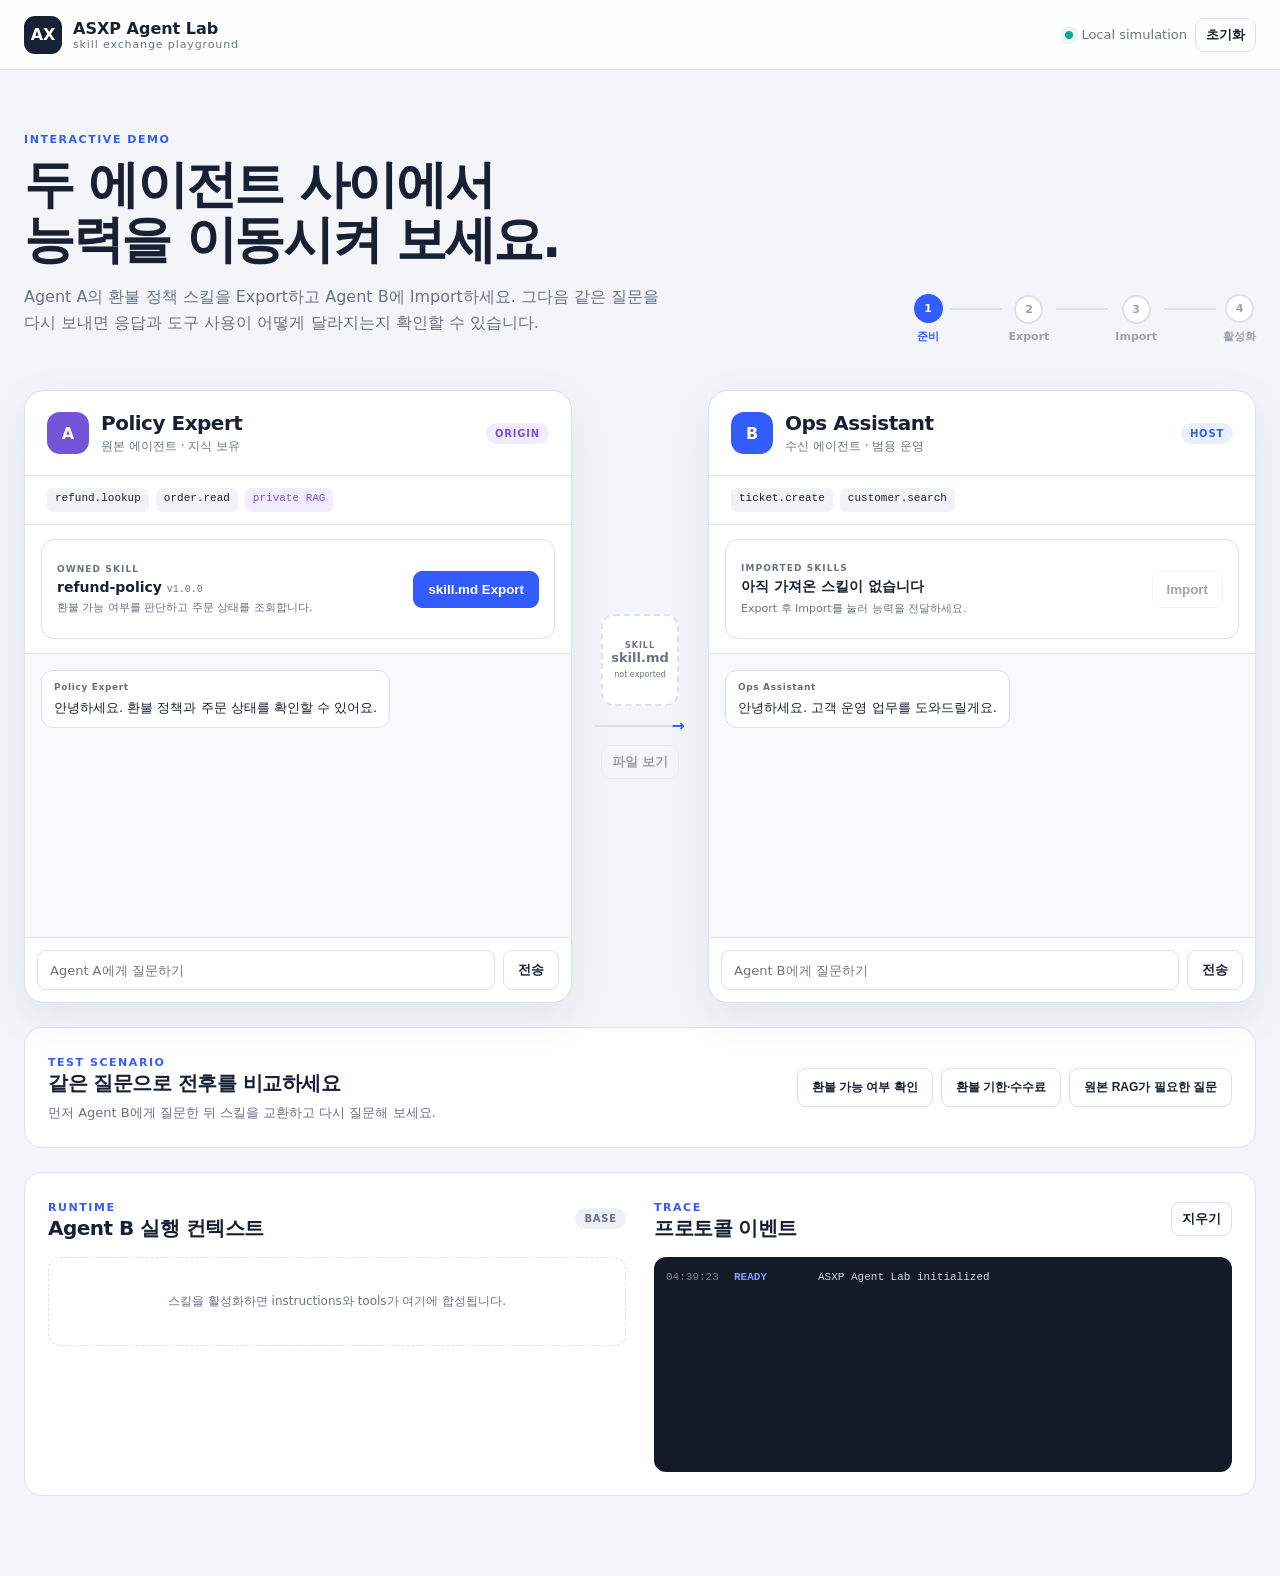
==== demo/index.html @ 66e450fb "Initial ASXP specification and reference implementation" ====
<!doctype html>
<html lang="ko">
<head>
  <meta charset="utf-8"><meta name="viewport" content="width=device-width,initial-scale=1">
  <title>ASXP Agent Lab</title><link rel="stylesheet" href="styles.css">
</head>
<body>
  <header class="topbar">
    <div class="brand"><span class="logo">AX</span><div><strong>ASXP Agent Lab</strong><small>skill exchange playground</small></div></div>
    <div class="status"><span class="dot"></span> Local simulation <button id="resetBtn" class="ghost">초기화</button></div>
  </header>
  <main>
    <section class="intro">
      <div><span class="eyebrow">INTERACTIVE DEMO</span><h1>두 에이전트 사이에서<br>능력을 이동시켜 보세요.</h1><p>Agent A의 환불 정책 스킬을 Export하고 Agent B에 Import하세요. 그다음 같은 질문을 다시 보내면 응답과 도구 사용이 어떻게 달라지는지 확인할 수 있습니다.</p></div>
      <div class="progress" aria-label="ASXP 교환 단계">
        <div class="stage active" data-stage="0"><b>1</b><span>준비</span></div><i></i><div class="stage" data-stage="1"><b>2</b><span>Export</span></div><i></i><div class="stage" data-stage="2"><b>3</b><span>Import</span></div><i></i><div class="stage" data-stage="3"><b>4</b><span>활성화</span></div>
      </div>
    </section>

    <section class="workspace">
      <article class="agent" id="agentA">
        <header><div class="avatar a">A</div><div><h2>Policy Expert</h2><p>원본 에이전트 · 지식 보유</p></div><span class="badge owner">ORIGIN</span></header>
        <div class="capabilities"><span>refund.lookup</span><span>order.read</span><span class="private">private RAG</span></div>
        <div class="skill-card"><div><small>OWNED SKILL</small><strong>refund-policy <em>v1.0.0</em></strong><p>환불 가능 여부를 판단하고 주문 상태를 조회합니다.</p></div><button id="exportBtn" class="primary">skill.md Export</button></div>
        <div class="chat" id="chatA"><div class="message agent-msg"><span>Policy Expert</span>안녕하세요. 환불 정책과 주문 상태를 확인할 수 있어요.</div></div>
        <form class="composer" data-agent="A"><input aria-label="Agent A 메시지" placeholder="Agent A에게 질문하기"><button>전송</button></form>
      </article>

      <div class="exchange">
        <div class="packet" id="packet"><span>SKILL</span><b>skill.md</b><small id="packetState">not exported</small></div>
        <div class="exchange-line"><i></i><b>→</b></div>
        <button id="inspectBtn" class="ghost" disabled>파일 보기</button>
      </div>

      <article class="agent" id="agentB">
        <header><div class="avatar b">B</div><div><h2>Ops Assistant</h2><p>수신 에이전트 · 범용 운영</p></div><span class="badge receiver">HOST</span></header>
        <div class="capabilities" id="capsB"><span>ticket.create</span><span>customer.search</span></div>
        <div class="dropzone" id="dropzone"><div><small>IMPORTED SKILLS</small><strong id="skillStatus">아직 가져온 스킬이 없습니다</strong><p id="skillDetail">Export 후 Import를 눌러 능력을 전달하세요.</p></div><button id="importBtn" disabled>Import</button><button id="activateBtn" class="primary hidden">활성화</button><button id="syncBtn" class="hidden">Re-sync</button></div>
        <div class="chat" id="chatB"><div class="message agent-msg"><span>Ops Assistant</span>안녕하세요. 고객 운영 업무를 도와드릴게요.</div></div>
        <form class="composer" data-agent="B"><input aria-label="Agent B 메시지" placeholder="Agent B에게 질문하기"><button>전송</button></form>
      </article>
    </section>

    <section class="testbench">
      <div><span class="eyebrow">TEST SCENARIO</span><h2>같은 질문으로 전후를 비교하세요</h2><p>먼저 Agent B에게 질문한 뒤 스킬을 교환하고 다시 질문해 보세요.</p></div>
      <div class="prompts"><button data-prompt="주문 ORD-2048을 어제 받았는데 포장을 열었어요. 환불 가능할까요?">환불 가능 여부 확인</button><button data-prompt="ORD-2048의 환불 기한과 수수료를 알려줘">환불 기한·수수료</button><button data-prompt="원본 약관 12조의 예외 조건까지 확인해줘">원본 RAG가 필요한 질문</button></div>
    </section>

    <section class="observability">
      <div class="panel"><header><div><span class="eyebrow">RUNTIME</span><h2>Agent B 실행 컨텍스트</h2></div><span id="runtimeBadge" class="badge">BASE</span></header><div id="runtime"><div class="empty">스킬을 활성화하면 instructions와 tools가 여기에 합성됩니다.</div></div></div>
      <div class="panel"><header><div><span class="eyebrow">TRACE</span><h2>프로토콜 이벤트</h2></div><button id="clearLog" class="ghost">지우기</button></header><div class="logs" id="logs"></div></div>
    </section>
  </main>

  <dialog id="skillDialog"><header><div><span class="eyebrow">PORTABLE DOCUMENT</span><h2>refund-policy.skill.md</h2></div><button id="closeDialog" class="icon">×</button></header><pre id="skillText"></pre><footer><button id="copyBtn">내용 복사</button><button id="downloadBtn" class="primary">Download skill.md</button></footer></dialog>
  <div id="toast" role="status"></div>
  <script src="app.js"></script>
</body>
</html>
---- demo/styles.css ----
:root{--bg:#f3f5f9;--paper:#fff;--ink:#182033;--muted:#697386;--line:#dce1ea;--blue:#335cff;--blue2:#eaf0ff;--mint:#16a889;--purple:#7455d9;--warn:#f4a524;--red:#e15065;--shadow:0 14px 45px rgba(25,35,60,.08)}*{box-sizing:border-box}body{margin:0;background:var(--bg);color:var(--ink);font-family:Inter,Pretendard,"Noto Sans KR",system-ui,sans-serif}.topbar{height:70px;padding:0 max(24px,calc((100% - 1440px)/2));display:flex;align-items:center;justify-content:space-between;border-bottom:1px solid var(--line);background:rgba(255,255,255,.9);backdrop-filter:blur(14px);position:sticky;top:0;z-index:5}.brand,.status,.agent header,.panel header,.skill-card,.dropzone{display:flex;align-items:center}.brand{gap:11px}.brand small{display:block;color:var(--muted);font-size:11px;letter-spacing:.08em}.logo{display:grid;place-items:center;width:38px;height:38px;border-radius:11px;background:var(--ink);color:#fff;font-weight:900}.status{gap:8px;font-size:13px;color:var(--muted)}.dot{width:8px;height:8px;border-radius:50%;background:var(--mint);box-shadow:0 0 0 5px #16a88918}button{border:1px solid var(--line);background:#fff;border-radius:9px;padding:10px 14px;font-weight:700;color:var(--ink);cursor:pointer;transition:.18s}button:hover:not(:disabled){transform:translateY(-1px);border-color:#aab4c5}button:disabled{opacity:.4;cursor:not-allowed}.primary{background:var(--blue);color:#fff;border-color:var(--blue)}.ghost{padding:7px 10px;background:transparent}.hidden{display:none!important}main{max-width:1440px;margin:auto;padding:0 24px 80px}.intro{display:grid;grid-template-columns:1.2fr 1fr;gap:48px;align-items:end;padding:58px 0 38px}.eyebrow{font-size:11px;font-weight:900;letter-spacing:.14em;color:var(--blue)}h1{font-size:clamp(32px,4vw,55px);line-height:1.08;letter-spacing:-.045em;margin:10px 0 16px}h2{margin:0;font-size:20px;letter-spacing:-.025em}.intro p,.testbench p{color:var(--muted);line-height:1.65;max-width:700px}.progress{display:flex;align-items:center;justify-content:flex-end;padding-bottom:8px}.stage{display:flex;flex-direction:column;align-items:center;gap:6px;color:#9ba3b2;font-size:11px;font-weight:800}.stage b{display:grid;place-items:center;width:29px;height:29px;border:2px solid var(--line);border-radius:50%;background:var(--paper)}.stage.active{color:var(--blue)}.stage.active b{border-color:var(--blue);background:var(--blue);color:#fff}.progress i{width:52px;height:2px;background:var(--line);margin:0 7px 21px}.workspace{display:grid;grid-template-columns:minmax(0,1fr) 100px minmax(0,1fr);gap:18px;align-items:center}.agent{background:var(--paper);border:1px solid var(--line);border-radius:20px;box-shadow:var(--shadow);overflow:hidden}.agent>header{padding:20px 22px;border-bottom:1px solid var(--line);gap:12px}.agent header p{margin:3px 0 0;color:var(--muted);font-size:12px}.avatar{display:grid;place-items:center;width:42px;height:42px;border-radius:13px;color:#fff;font-weight:900}.avatar.a{background:var(--purple)}.avatar.b{background:var(--blue)}.badge{margin-left:auto;border-radius:999px;background:#edf0f5;padding:5px 9px;font-size:10px;font-weight:900;letter-spacing:.08em;color:var(--muted)}.owner{background:#f1edff;color:var(--purple)}.receiver{background:var(--blue2);color:var(--blue)}.capabilities{display:flex;gap:7px;padding:12px 22px;border-bottom:1px solid var(--line);min-height:49px;flex-wrap:wrap}.capabilities span{background:#f1f3f7;padding:4px 8px;border-radius:6px;font:11px ui-monospace,monospace}.capabilities .private{color:var(--purple);background:#f1edff}.capabilities .imported{color:var(--blue);background:var(--blue2);animation:pop .3s}.skill-card,.dropzone{margin:14px 16px;padding:15px;border:1px solid var(--line);border-radius:13px;gap:10px;min-height:100px}.skill-card>div,.dropzone>div{flex:1}.skill-card small,.dropzone small{display:block;color:var(--muted);font-size:9px;font-weight:900;letter-spacing:.12em}.skill-card strong,.dropzone strong{display:block;margin:5px 0;font-size:14px}.skill-card em{color:var(--muted);font-style:normal;font:10px ui-monospace,monospace}.skill-card p,.dropzone p{font-size:11px;color:var(--muted);margin:0}.dropzone.ready{border-color:var(--blue);background:var(--blue2)}.dropzone.enabled{border-color:var(--mint);background:#ecfbf7}.chat{height:285px;overflow:auto;padding:16px;background:#f8f9fb;border-block:1px solid var(--line)}.message{width:max-content;max-width:82%;padding:10px 12px;border-radius:12px;margin-bottom:10px;white-space:pre-line;font-size:13px;line-height:1.5;animation:slide .2s}.message span{display:block;font-size:9px;font-weight:900;letter-spacing:.07em;margin-bottom:3px;opacity:.65}.agent-msg{background:#fff;border:1px solid var(--line)}.user-msg{margin-left:auto;background:var(--ink);color:#fff}.tool-msg{background:#eef4ff;border:1px dashed #9eb3f4;color:#29418e;font-family:ui-monospace,monospace;font-size:11px}.delegate-msg{background:#f3edff;border:1px dashed #a691e1;color:#5a3eae}.composer{display:flex;padding:12px;gap:8px}.composer input{flex:1;min-width:0;border:1px solid var(--line);border-radius:9px;padding:11px 12px;font:inherit;font-size:13px;outline:none}.composer input:focus{border-color:var(--blue);box-shadow:0 0 0 3px #335cff14}.exchange{display:flex;flex-direction:column;align-items:center;gap:10px}.packet{width:78px;height:92px;border:2px dashed var(--line);border-radius:13px;display:flex;flex-direction:column;align-items:center;justify-content:center;background:var(--paper);color:var(--muted);transition:.3s}.packet.exported{border-style:solid;border-color:var(--blue);color:var(--blue);box-shadow:0 12px 25px #335cff20;animation:pop .35s}.packet span{font-size:8px;font-weight:900;letter-spacing:.12em}.packet b{font-size:13px}.packet small{font-size:8px;margin-top:5px}.exchange-line{display:flex;align-items:center;width:90px;color:var(--blue)}.exchange-line i{height:2px;background:var(--line);flex:1}.testbench,.observability{margin-top:24px;background:var(--paper);border:1px solid var(--line);border-radius:18px;padding:23px}.testbench{display:flex;justify-content:space-between;align-items:center;gap:24px}.testbench p{margin:5px 0 0;font-size:13px}.prompts{display:flex;gap:8px;flex-wrap:wrap;justify-content:flex-end}.prompts button{font-size:12px}.observability{display:grid;grid-template-columns:1fr 1fr;gap:28px}.panel{min-width:0}.panel header{justify-content:space-between;margin-bottom:15px}.panel .badge{margin:0}.empty{padding:35px;border:1px dashed var(--line);border-radius:12px;color:var(--muted);text-align:center;font-size:12px}.runtime-block{border:1px solid var(--line);border-radius:10px;margin-bottom:8px;overflow:hidden}.runtime-block b{display:block;background:#f5f6f9;padding:8px 10px;font:10px ui-monospace,monospace}.runtime-block p{padding:0 10px;font-size:11px;color:var(--muted)}.logs{height:215px;overflow:auto;background:#121927;color:#cdd7eb;border-radius:12px;padding:12px;font:11px/1.6 ui-monospace,monospace}.log{display:grid;grid-template-columns:60px 76px 1fr;gap:8px}.log time{color:#75829b}.log b{color:#7f9cff}.log.success b{color:#5bd5b8}.log.warn b{color:#ffc66d}dialog{width:min(760px,calc(100% - 30px));border:0;border-radius:18px;padding:0;box-shadow:0 30px 90px #1118;color:var(--ink)}dialog::backdrop{background:#101522aa;backdrop-filter:blur(5px)}dialog header,dialog footer{display:flex;align-items:center;justify-content:space-between;padding:18px 21px;border-bottom:1px solid var(--line)}dialog footer{border:0;border-top:1px solid var(--line);justify-content:flex-end;gap:9px}dialog pre{margin:0;max-height:60vh;overflow:auto;padding:22px;background:#111827;color:#dbe7ff;font:12px/1.6 ui-monospace,monospace}.icon{border:0;font-size:24px;padding:4px 9px}#toast{position:fixed;left:50%;bottom:26px;transform:translate(-50%,20px);background:var(--ink);color:#fff;padding:11px 17px;border-radius:10px;opacity:0;pointer-events:none;transition:.25s;font-size:12px;z-index:10}#toast.show{opacity:1;transform:translate(-50%,0)}@keyframes pop{50%{transform:scale(1.05)}}@keyframes slide{from{opacity:0;transform:translateY(5px)}}@media(max-width:1000px){.workspace{grid-template-columns:1fr}.exchange{flex-direction:row;justify-content:center}.exchange-line{width:60px}.observability{grid-template-columns:1fr}.intro{grid-template-columns:1fr}.progress{justify-content:flex-start}.testbench{align-items:flex-start;flex-direction:column}.prompts{justify-content:flex-start}}@media(max-width:600px){main{padding-inline:12px}.topbar{padding-inline:14px}.status{font-size:0}.workspace{gap:12px}.intro{padding-top:35px}.progress i{width:22px}.testbench,.observability{padding:16px}.prompts{display:grid;width:100%}.prompts button{text-align:left}.chat{height:250px}}
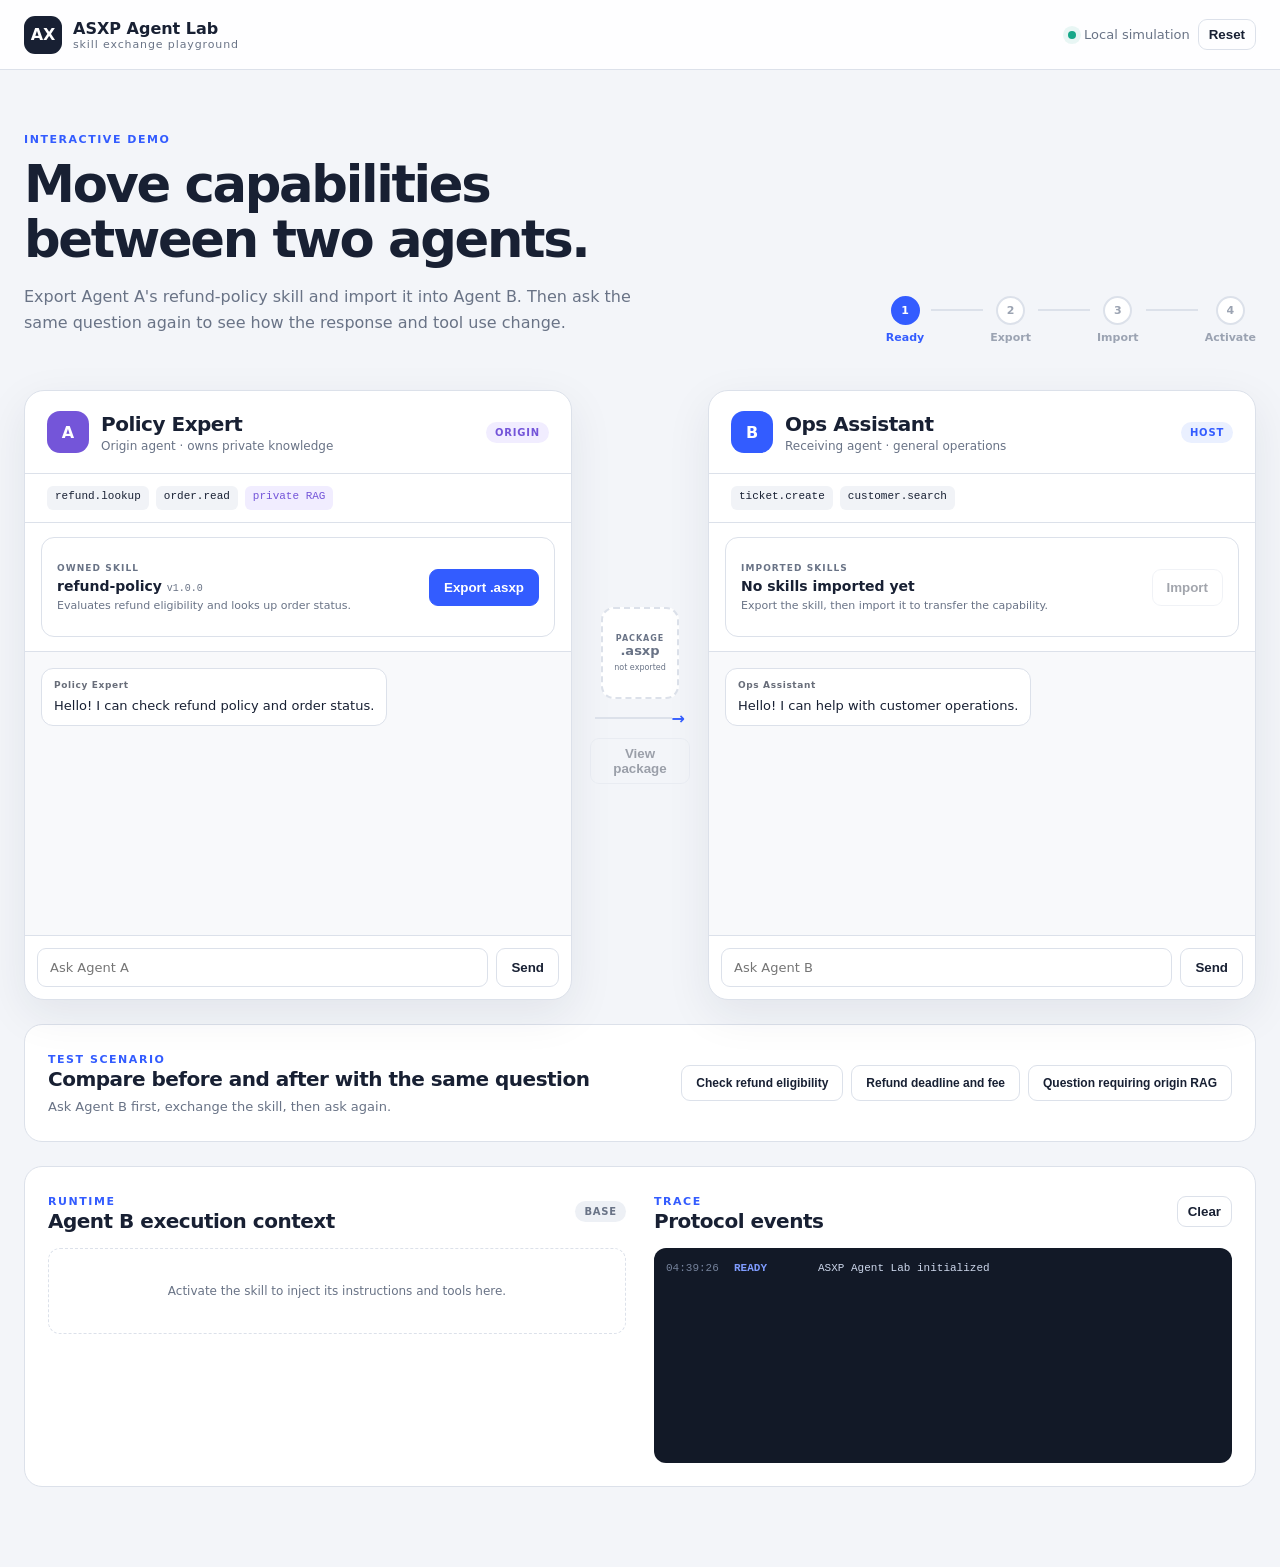
==== commit f8a80088: "Translate ASXP agent demo to English" ====
--- a/demo/index.html
+++ b/demo/index.html
@@ -1,5 +1,5 @@
 <!doctype html>
-<html lang="ko">
+<html lang="en">
 <head>
   <meta charset="utf-8"><meta name="viewport" content="width=device-width,initial-scale=1">
   <title>ASXP Agent Lab</title><link rel="stylesheet" href="styles.css">
@@ -7,52 +7,52 @@
 <body>
   <header class="topbar">
     <div class="brand"><span class="logo">AX</span><div><strong>ASXP Agent Lab</strong><small>skill exchange playground</small></div></div>
-    <div class="status"><span class="dot"></span> Local simulation <button id="resetBtn" class="ghost">초기화</button></div>
+    <div class="status"><span class="dot"></span> Local simulation <button id="resetBtn" class="ghost">Reset</button></div>
   </header>
   <main>
     <section class="intro">
-      <div><span class="eyebrow">INTERACTIVE DEMO</span><h1>두 에이전트 사이에서<br>능력을 이동시켜 보세요.</h1><p>Agent A의 환불 정책 스킬을 Export하고 Agent B에 Import하세요. 그다음 같은 질문을 다시 보내면 응답과 도구 사용이 어떻게 달라지는지 확인할 수 있습니다.</p></div>
-      <div class="progress" aria-label="ASXP 교환 단계">
-        <div class="stage active" data-stage="0"><b>1</b><span>준비</span></div><i></i><div class="stage" data-stage="1"><b>2</b><span>Export</span></div><i></i><div class="stage" data-stage="2"><b>3</b><span>Import</span></div><i></i><div class="stage" data-stage="3"><b>4</b><span>활성화</span></div>
+      <div><span class="eyebrow">INTERACTIVE DEMO</span><h1>Move capabilities<br>between two agents.</h1><p>Export Agent A's refund-policy skill and import it into Agent B. Then ask the same question again to see how the response and tool use change.</p></div>
+      <div class="progress" aria-label="ASXP exchange stages">
+        <div class="stage active" data-stage="0"><b>1</b><span>Ready</span></div><i></i><div class="stage" data-stage="1"><b>2</b><span>Export</span></div><i></i><div class="stage" data-stage="2"><b>3</b><span>Import</span></div><i></i><div class="stage" data-stage="3"><b>4</b><span>Activate</span></div>
       </div>
     </section>
 
     <section class="workspace">
       <article class="agent" id="agentA">
-        <header><div class="avatar a">A</div><div><h2>Policy Expert</h2><p>원본 에이전트 · 지식 보유</p></div><span class="badge owner">ORIGIN</span></header>
+        <header><div class="avatar a">A</div><div><h2>Policy Expert</h2><p>Origin agent · owns private knowledge</p></div><span class="badge owner">ORIGIN</span></header>
         <div class="capabilities"><span>refund.lookup</span><span>order.read</span><span class="private">private RAG</span></div>
-        <div class="skill-card"><div><small>OWNED SKILL</small><strong>refund-policy <em>v1.0.0</em></strong><p>환불 가능 여부를 판단하고 주문 상태를 조회합니다.</p></div><button id="exportBtn" class="primary">skill.md Export</button></div>
-        <div class="chat" id="chatA"><div class="message agent-msg"><span>Policy Expert</span>안녕하세요. 환불 정책과 주문 상태를 확인할 수 있어요.</div></div>
-        <form class="composer" data-agent="A"><input aria-label="Agent A 메시지" placeholder="Agent A에게 질문하기"><button>전송</button></form>
+        <div class="skill-card"><div><small>OWNED SKILL</small><strong>refund-policy <em>v1.0.0</em></strong><p>Evaluates refund eligibility and looks up order status.</p></div><button id="exportBtn" class="primary">Export .asxp</button></div>
+        <div class="chat" id="chatA"><div class="message agent-msg"><span>Policy Expert</span>Hello! I can check refund policy and order status.</div></div>
+        <form class="composer" data-agent="A"><input aria-label="Message Agent A" placeholder="Ask Agent A"><button>Send</button></form>
       </article>
 
       <div class="exchange">
-        <div class="packet" id="packet"><span>SKILL</span><b>skill.md</b><small id="packetState">not exported</small></div>
+        <div class="packet" id="packet"><span>PACKAGE</span><b>.asxp</b><small id="packetState">not exported</small></div>
         <div class="exchange-line"><i></i><b>→</b></div>
-        <button id="inspectBtn" class="ghost" disabled>파일 보기</button>
+        <button id="inspectBtn" class="ghost" disabled>View package</button>
       </div>
 
       <article class="agent" id="agentB">
-        <header><div class="avatar b">B</div><div><h2>Ops Assistant</h2><p>수신 에이전트 · 범용 운영</p></div><span class="badge receiver">HOST</span></header>
+        <header><div class="avatar b">B</div><div><h2>Ops Assistant</h2><p>Receiving agent · general operations</p></div><span class="badge receiver">HOST</span></header>
         <div class="capabilities" id="capsB"><span>ticket.create</span><span>customer.search</span></div>
-        <div class="dropzone" id="dropzone"><div><small>IMPORTED SKILLS</small><strong id="skillStatus">아직 가져온 스킬이 없습니다</strong><p id="skillDetail">Export 후 Import를 눌러 능력을 전달하세요.</p></div><button id="importBtn" disabled>Import</button><button id="activateBtn" class="primary hidden">활성화</button><button id="syncBtn" class="hidden">Re-sync</button></div>
-        <div class="chat" id="chatB"><div class="message agent-msg"><span>Ops Assistant</span>안녕하세요. 고객 운영 업무를 도와드릴게요.</div></div>
-        <form class="composer" data-agent="B"><input aria-label="Agent B 메시지" placeholder="Agent B에게 질문하기"><button>전송</button></form>
+        <div class="dropzone" id="dropzone"><div><small>IMPORTED SKILLS</small><strong id="skillStatus">No skills imported yet</strong><p id="skillDetail">Export the skill, then import it to transfer the capability.</p></div><button id="importBtn" disabled>Import</button><button id="activateBtn" class="primary hidden">Activate</button><button id="syncBtn" class="hidden">Re-sync</button></div>
+        <div class="chat" id="chatB"><div class="message agent-msg"><span>Ops Assistant</span>Hello! I can help with customer operations.</div></div>
+        <form class="composer" data-agent="B"><input aria-label="Message Agent B" placeholder="Ask Agent B"><button>Send</button></form>
       </article>
     </section>
 
     <section class="testbench">
-      <div><span class="eyebrow">TEST SCENARIO</span><h2>같은 질문으로 전후를 비교하세요</h2><p>먼저 Agent B에게 질문한 뒤 스킬을 교환하고 다시 질문해 보세요.</p></div>
-      <div class="prompts"><button data-prompt="주문 ORD-2048을 어제 받았는데 포장을 열었어요. 환불 가능할까요?">환불 가능 여부 확인</button><button data-prompt="ORD-2048의 환불 기한과 수수료를 알려줘">환불 기한·수수료</button><button data-prompt="원본 약관 12조의 예외 조건까지 확인해줘">원본 RAG가 필요한 질문</button></div>
+      <div><span class="eyebrow">TEST SCENARIO</span><h2>Compare before and after with the same question</h2><p>Ask Agent B first, exchange the skill, then ask again.</p></div>
+      <div class="prompts"><button data-prompt="I received order ORD-2048 yesterday and opened the package. Can I get a refund?">Check refund eligibility</button><button data-prompt="What are the refund deadline and fee for ORD-2048?">Refund deadline and fee</button><button data-prompt="Check the exceptions in Section 12 of the original policy">Question requiring origin RAG</button></div>
     </section>
 
     <section class="observability">
-      <div class="panel"><header><div><span class="eyebrow">RUNTIME</span><h2>Agent B 실행 컨텍스트</h2></div><span id="runtimeBadge" class="badge">BASE</span></header><div id="runtime"><div class="empty">스킬을 활성화하면 instructions와 tools가 여기에 합성됩니다.</div></div></div>
-      <div class="panel"><header><div><span class="eyebrow">TRACE</span><h2>프로토콜 이벤트</h2></div><button id="clearLog" class="ghost">지우기</button></header><div class="logs" id="logs"></div></div>
+      <div class="panel"><header><div><span class="eyebrow">RUNTIME</span><h2>Agent B execution context</h2></div><span id="runtimeBadge" class="badge">BASE</span></header><div id="runtime"><div class="empty">Activate the skill to inject its instructions and tools here.</div></div></div>
+      <div class="panel"><header><div><span class="eyebrow">TRACE</span><h2>Protocol events</h2></div><button id="clearLog" class="ghost">Clear</button></header><div class="logs" id="logs"></div></div>
     </section>
   </main>
 
-  <dialog id="skillDialog"><header><div><span class="eyebrow">PORTABLE DOCUMENT</span><h2>refund-policy.skill.md</h2></div><button id="closeDialog" class="icon">×</button></header><pre id="skillText"></pre><footer><button id="copyBtn">내용 복사</button><button id="downloadBtn" class="primary">Download skill.md</button></footer></dialog>
+  <dialog id="skillDialog"><header><div><span class="eyebrow">PORTABLE PACKAGE</span><h2>SKILL.md + asxp.json</h2></div><button id="closeDialog" class="icon">×</button></header><pre id="skillText"></pre><footer><button id="copyBtn">Copy contents</button><button id="downloadBtn" class="primary">Download preview</button></footer></dialog>
   <div id="toast" role="status"></div>
   <script src="app.js"></script>
 </body>
